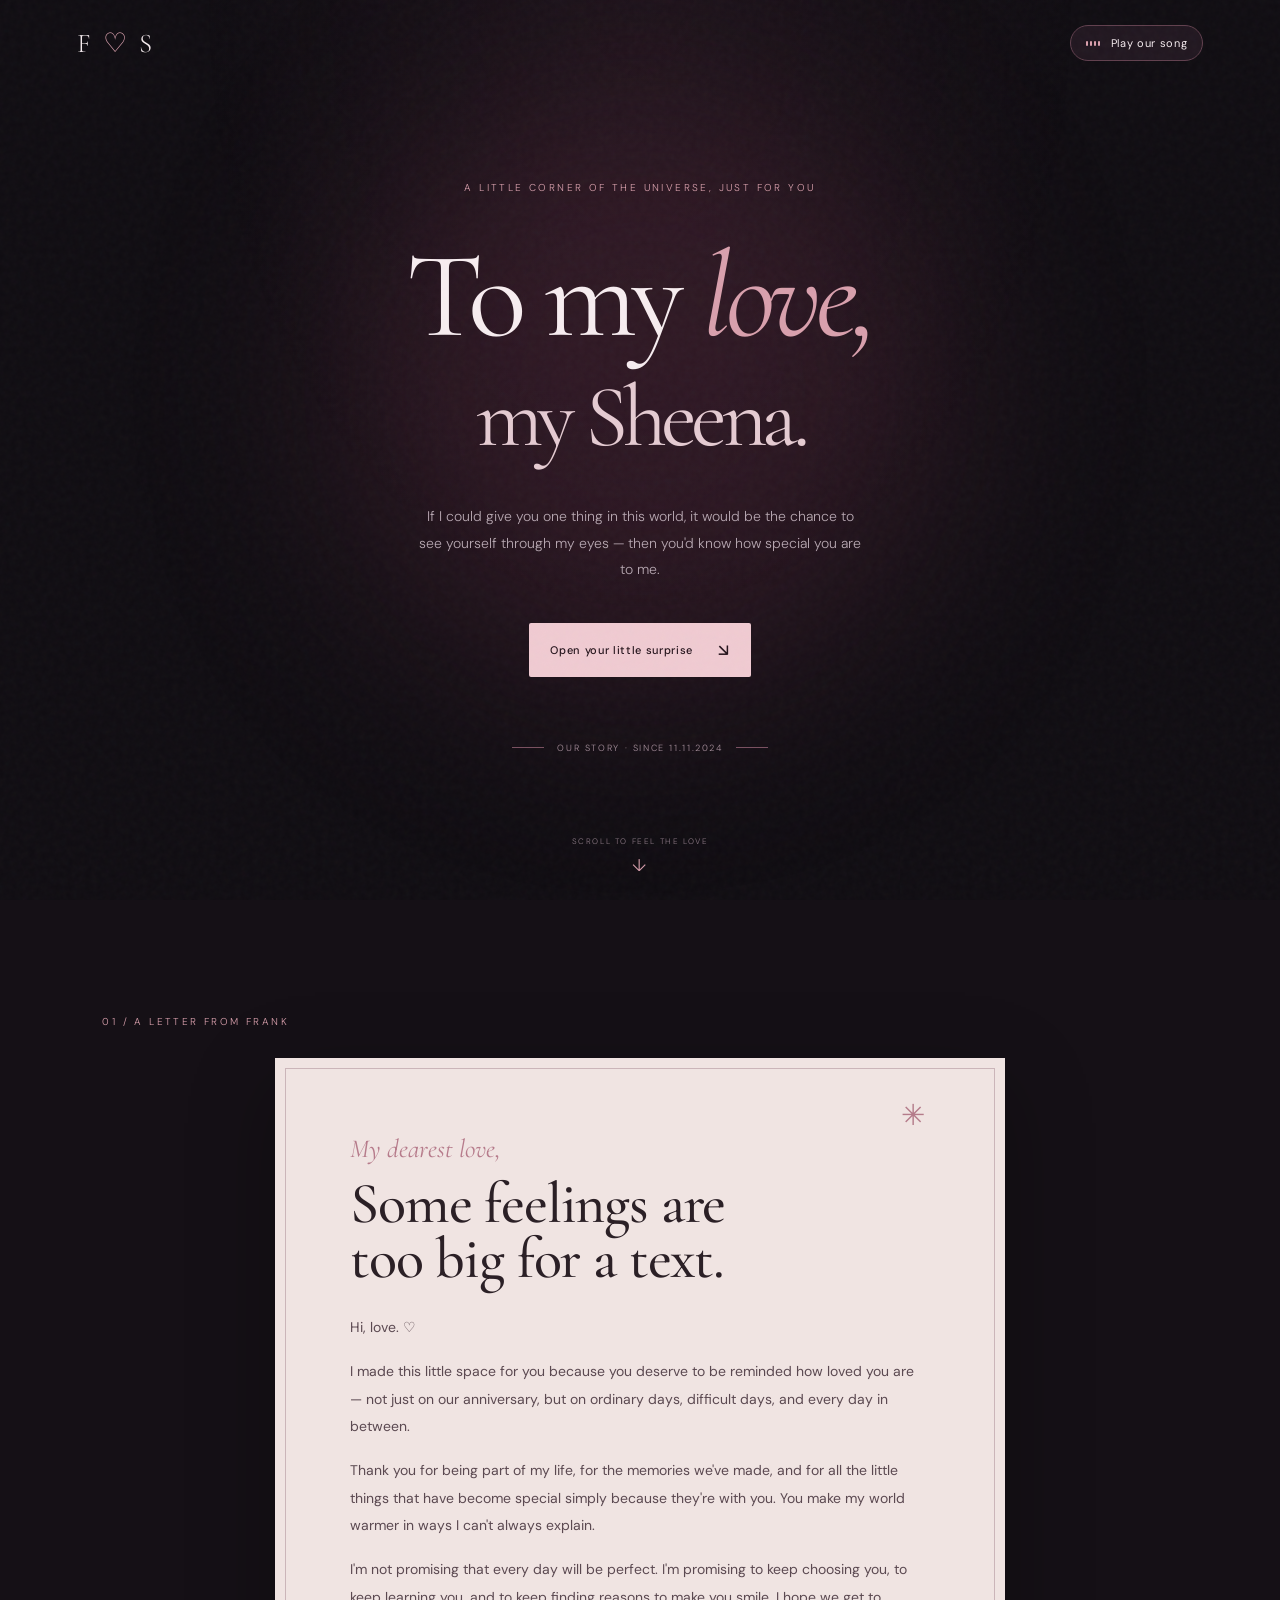
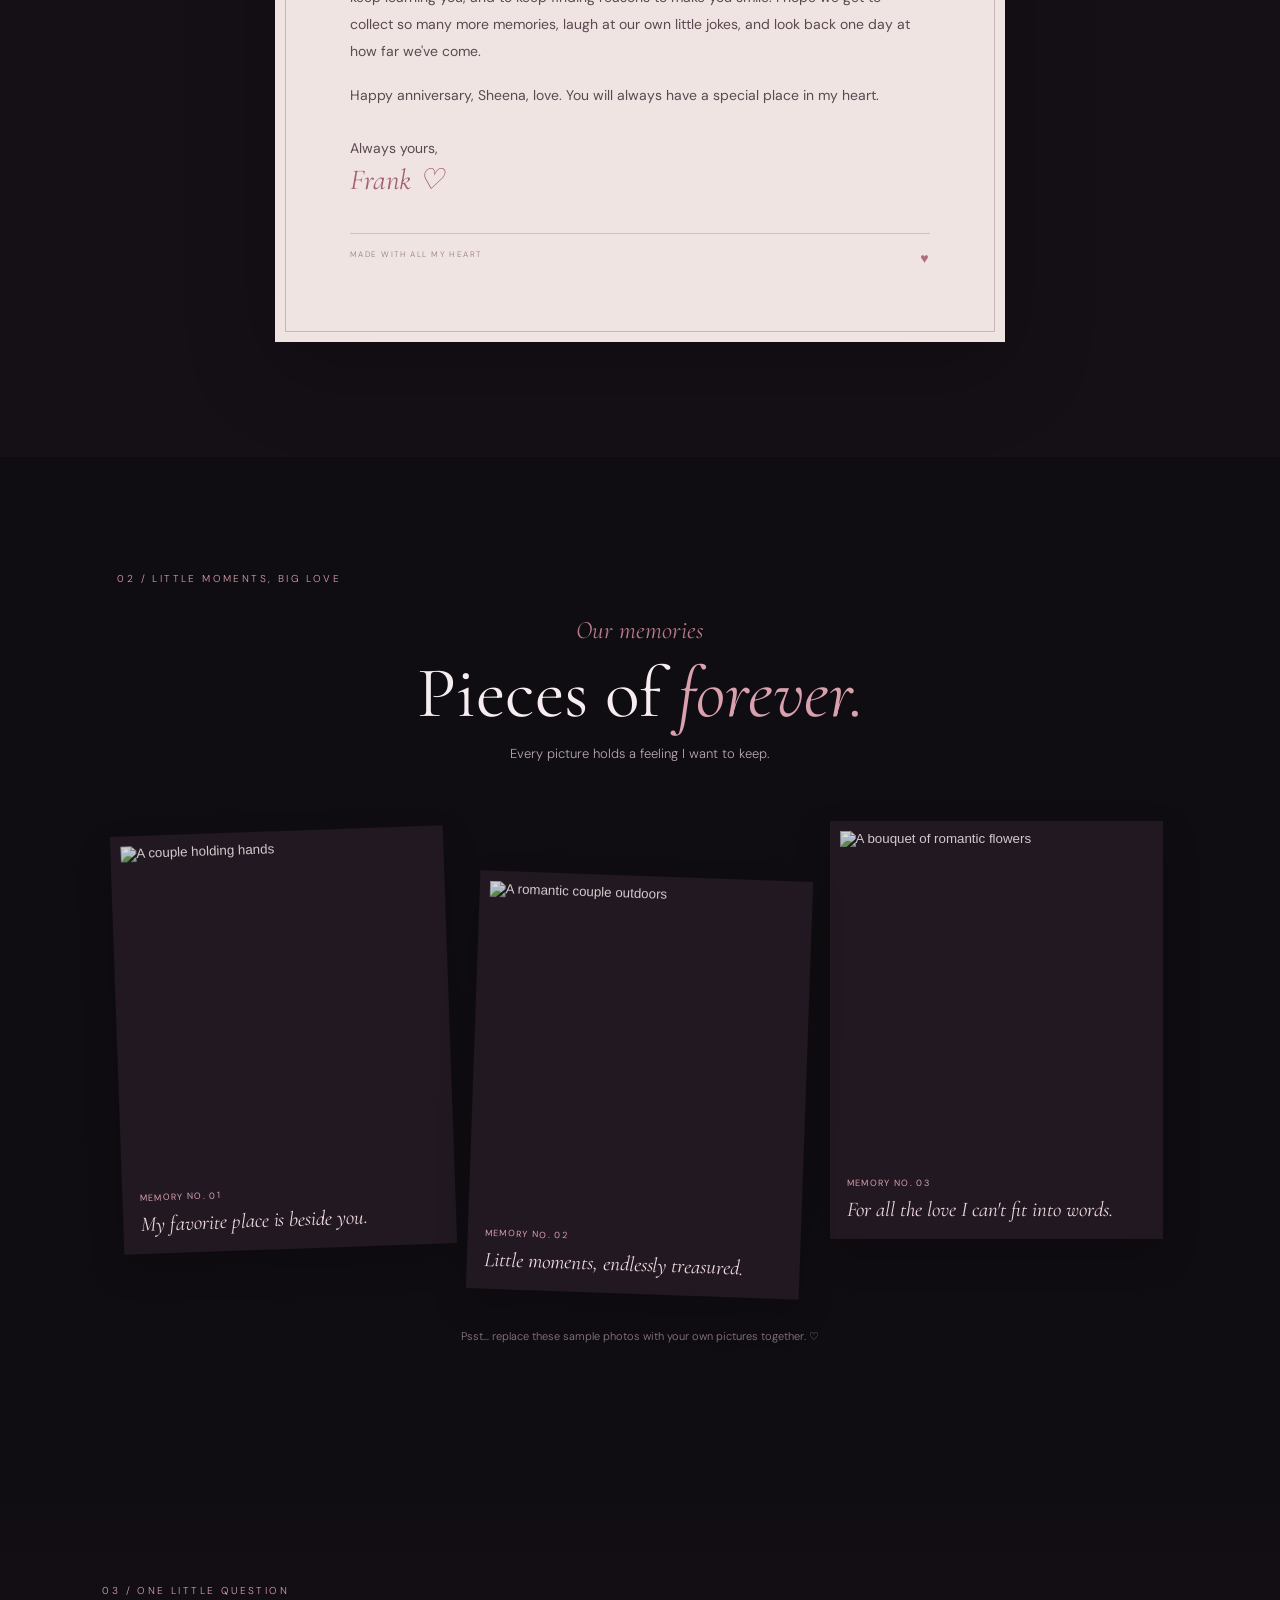
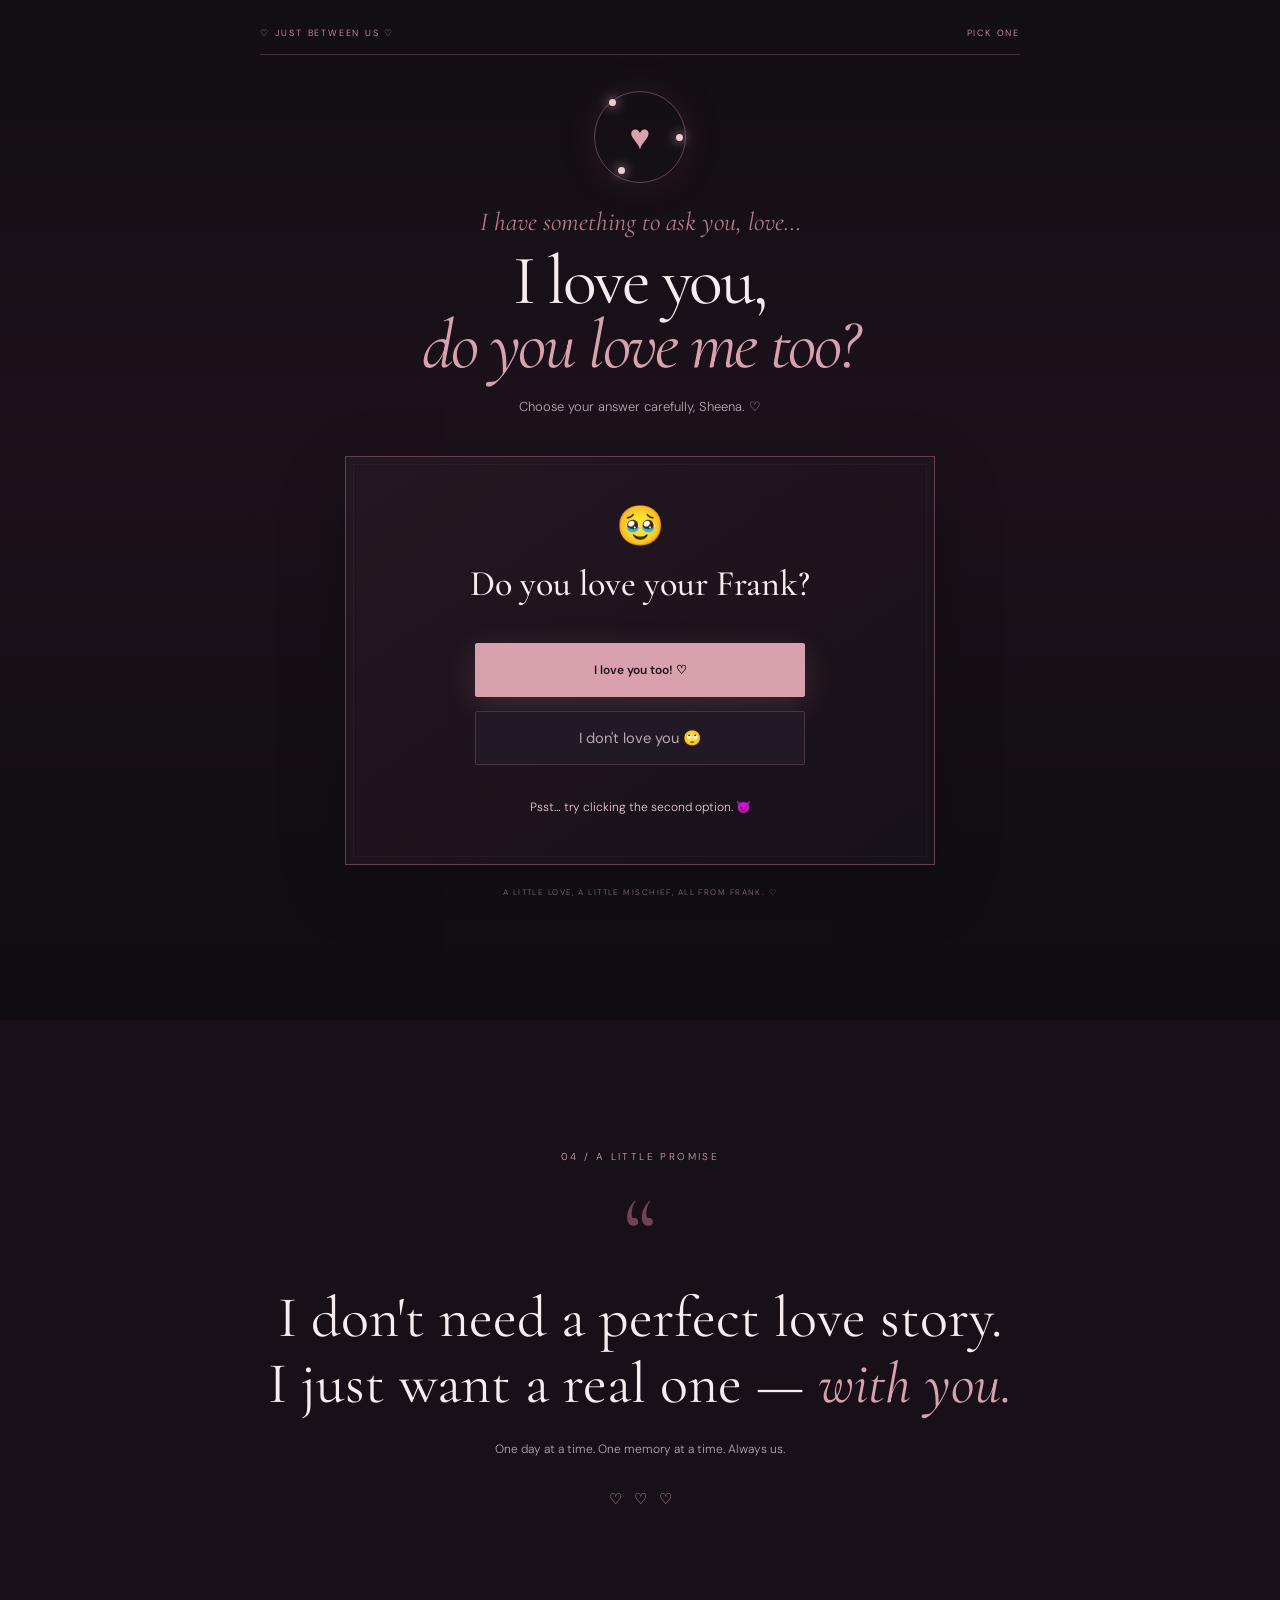
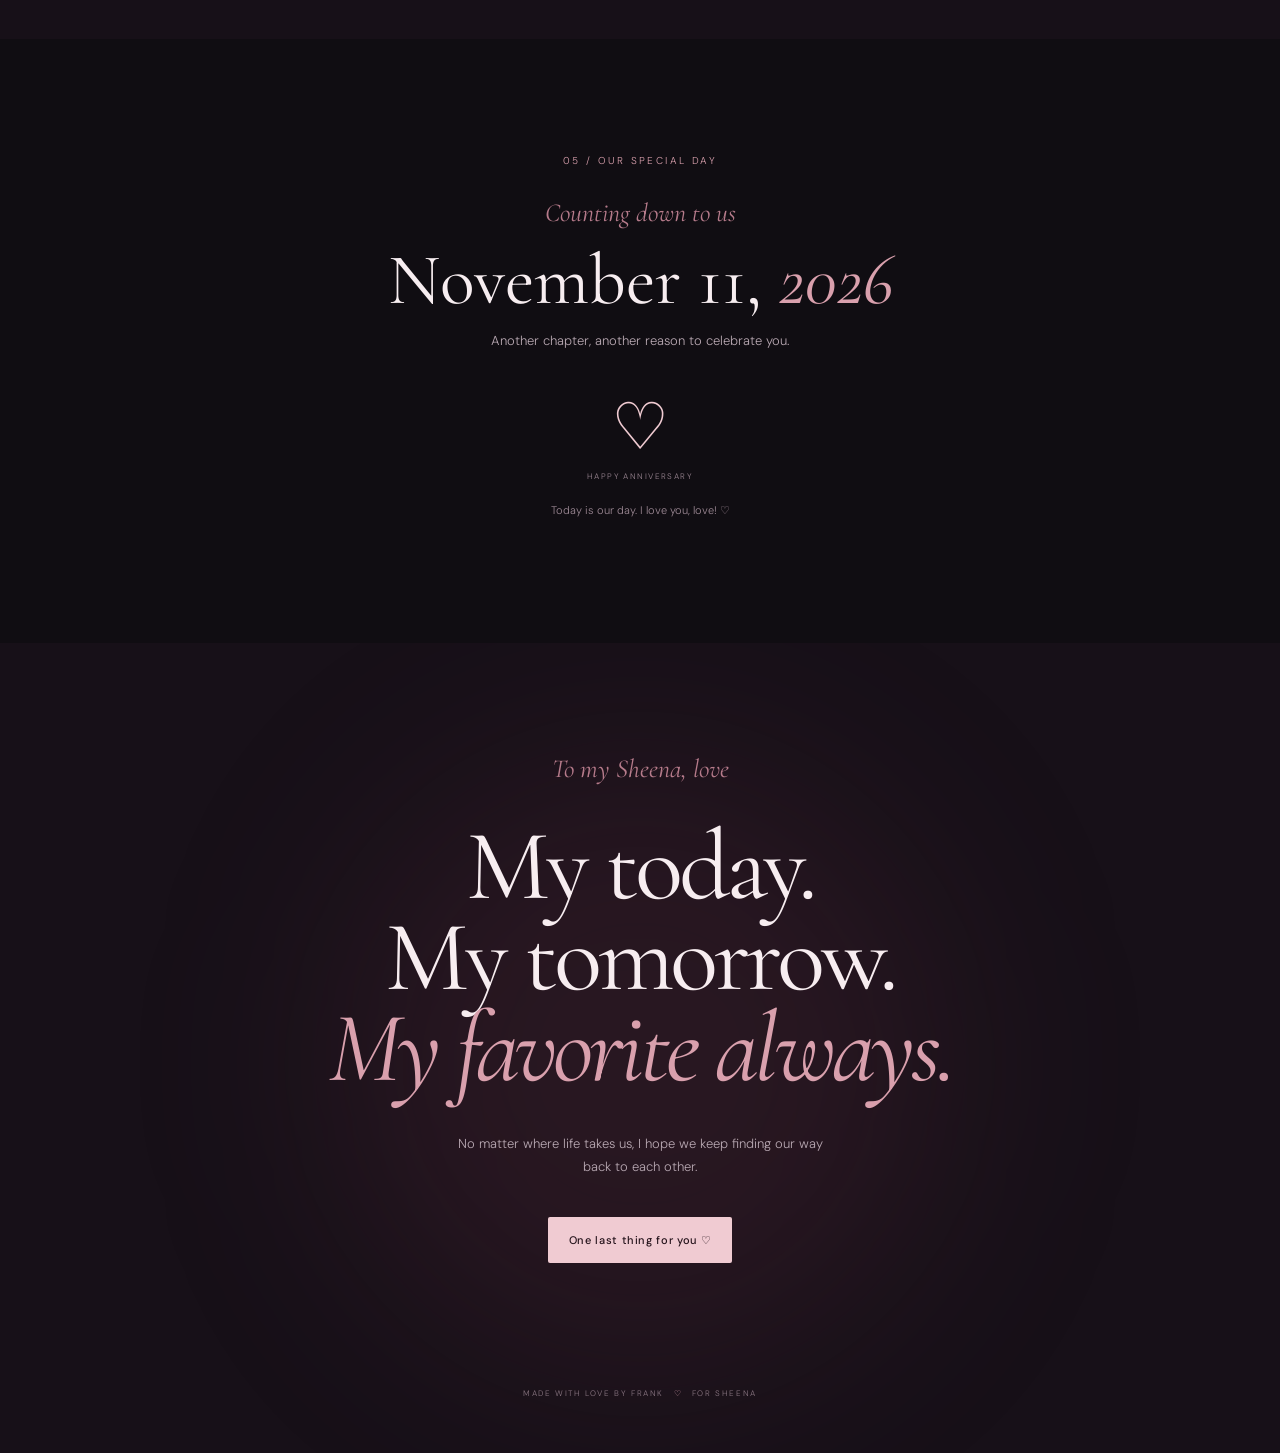
==== index.html @ e157a82b "Add files via upload" ====
<!DOCTYPE html>
<html lang="en">
<head>
  <meta charset="UTF-8">
  <meta name="viewport" content="width=device-width, initial-scale=1.0">
  <meta name="theme-color" content="#100d12">
  <meta name="description" content="A little place made with love, for Sheena, love — from Frank.">
  <title>For My Love ♡</title>
  <link rel="preconnect" href="https://fonts.googleapis.com">
  <link rel="preconnect" href="https://fonts.gstatic.com" crossorigin>
  <link href="https://fonts.googleapis.com/css2?family=Cormorant+Garamond:wght@400;500;600;700&family=DM+Sans:wght@300;400;500;600&display=swap" rel="stylesheet">
  <link rel="stylesheet" href="style.css">
</head>
<body>
  <div class="grain" aria-hidden="true"></div>
  <nav class="nav">
    <a class="brand" href="#home">F <span>♡</span> S</a>
    <button class="music-toggle" id="musicToggle" aria-pressed="false" title="Toggle background music">
      <span class="music-bars" aria-hidden="true"><i></i><i></i><i></i><i></i></span>
      <span id="musicLabel">Play our song</span>
    </button>
  </nav>

  <main>
    <section class="hero section" id="home">
      <div class="hero-glow"></div>
      <p class="eyebrow fade-in">A little corner of the universe, just for you</p>
      <h1 class="fade-in delay-1">To my <em>love,</em><br><span>my Sheena.</span></h1>
      <p class="hero-copy fade-in delay-2">If I could give you one thing in this world, it would be the chance to see yourself through my eyes — then you'd know how special you are to me.</p>
      <a href="#letter" class="primary-btn fade-in delay-3">Open your little surprise <span>↘</span></a>
      <div class="hero-date fade-in delay-3"><span class="line"></span> OUR STORY · SINCE 11.11.2024 <span class="line"></span></div>
      <div class="scroll-note">SCROLL TO FEEL THE LOVE <span>↓</span></div>
    </section>

    <section class="section letter-section" id="letter">
      <div class="section-kicker">01 / A LETTER FROM FRANK</div>
      <div class="letter-card">
        <div class="letter-flower">✳</div>
        <p class="script">My dearest love,</p>
        <h2>Some feelings are<br>too big for a text.</h2>
        <div class="letter-body">
          <p>Hi, love. ♡</p>
          <p>I made this little space for you because you deserve to be reminded how loved you are — not just on our anniversary, but on ordinary days, difficult days, and every day in between.</p>
          <p>Thank you for being part of my life, for the memories we've made, and for all the little things that have become special simply because they're with you. You make my world warmer in ways I can't always explain.</p>
          <p>I'm not promising that every day will be perfect. I'm promising to keep choosing you, to keep learning you, and to keep finding reasons to make you smile. I hope we get to collect so many more memories, laugh at our own little jokes, and look back one day at how far we've come.</p>
          <p>Happy anniversary, Sheena, love. You will always have a special place in my heart.</p>
          <p class="signoff">Always yours,<br><span>Frank ♡</span></p>
        </div>
        <div class="letter-bottom">MADE WITH ALL MY HEART <span>♥</span></div>
      </div>
    </section>

    <section class="section gallery-section" id="memories">
      <div class="section-kicker">02 / LITTLE MOMENTS, BIG LOVE</div>
      <div class="section-heading">
        <p class="script">Our memories</p>
        <h2>Pieces of <em>forever.</em></h2>
        <p class="muted">Every picture holds a feeling I want to keep.</p>
      </div>
      <div class="gallery" id="gallery">
        <button class="photo-card photo-tall" data-photo="0" aria-label="Open memory one">
          <img src="https://images.unsplash.com/photo-1516589178581-6cd7833ae3b2?auto=format&fit=crop&w=900&q=85" alt="A couple holding hands">
          <span class="photo-caption"><small>MEMORY NO. 01</small>My favorite place is beside you.</span>
        </button>
        <button class="photo-card photo-offset" data-photo="1" aria-label="Open memory two">
          <img src="https://images.unsplash.com/photo-1522673607200-164d1b6ce486?auto=format&fit=crop&w=900&q=85" alt="A romantic couple outdoors">
          <span class="photo-caption"><small>MEMORY NO. 02</small>Little moments, endlessly treasured.</span>
        </button>
        <button class="photo-card" data-photo="2" aria-label="Open memory three">
          <img src="https://images.unsplash.com/photo-1518895949257-7621c3c786d7?auto=format&fit=crop&w=900&q=85" alt="A bouquet of romantic flowers">
          <span class="photo-caption"><small>MEMORY NO. 03</small>For all the love I can't fit into words.</span>
        </button>
      </div>
      <p class="gallery-tip">Psst… replace these sample photos with your own pictures together. ♡</p>
    </section>


    <section class="section game-section" id="love-game">
      <div class="section-kicker">03 / ONE LITTLE QUESTION</div>
      <div class="game-shell">
        <div class="game-topline"><span>♡ JUST BETWEEN US ♡</span><span id="gameProgress">PICK ONE</span></div>
        <div class="game-orbit" aria-hidden="true"><span class="orbit-heart">♥</span><span class="orbit-dot dot-one"></span><span class="orbit-dot dot-two"></span><span class="orbit-dot dot-three"></span></div>
        <p class="script">I have something to ask you, love…</p>
        <h2>I love you,<br><em>do you love me too?</em></h2>
        <p class="game-intro">Choose your answer carefully, Sheena. ♡</p>
        <div class="game-card" id="gameCard">
          <div class="game-emoji" id="gameEmoji">🥹</div>
          <h3 id="gameQuestion">Do you love your Frank?</h3>
          <div class="love-choice-area" id="gameAnswers">
            <button class="game-answer love-yes" id="loveYes" type="button">I love you too! ♡</button>
            <button class="game-answer love-no" id="loveNo" type="button">I don't love you 🙄</button>
          </div>
          <p class="game-feedback" id="gameFeedback" aria-live="polite">Psst… try clicking the second option. 😈</p>
        </div>
        <p class="game-footnote">A LITTLE LOVE, A LITTLE MISCHIEF, ALL FROM FRANK. ♡</p>
      </div>
    </section>

    <section class="section promise-section">
      <div class="section-kicker">04 / A LITTLE PROMISE</div>
      <div class="promise-mark">“</div>
      <blockquote>I don't need a perfect love story.<br>I just want a real one — <em>with you.</em></blockquote>
      <p>One day at a time. One memory at a time. Always us.</p>
      <div class="heart-row">♡ &nbsp; ♡ &nbsp; ♡</div>
    </section>

    <section class="section countdown-section" id="anniversary">
      <div class="section-kicker">05 / OUR SPECIAL DAY</div>
      <p class="script">Counting down to us</p>
      <h2>November 11, <em>2026</em></h2>
      <p class="muted">Another chapter, another reason to celebrate you.</p>
      <div class="countdown" id="countdown" aria-live="polite">
        <div><strong id="days">--</strong><span>DAYS</span></div>
        <div><strong id="hours">--</strong><span>HOURS</span></div>
        <div><strong id="minutes">--</strong><span>MINUTES</span></div>
        <div><strong id="seconds">--</strong><span>SECONDS</span></div>
      </div>
      <p class="date-note" id="dateNote">Until our special day ♡</p>
    </section>

    <section class="final-section">
      <div class="final-glow"></div>
      <p class="script">To my Sheena, love</p>
      <h2>My today.<br>My tomorrow.<br><em>My favorite always.</em></h2>
      <p>No matter where life takes us, I hope we keep finding our way back to each other.</p>
      <button class="primary-btn" id="surpriseBtn">One last thing for you ♡</button>
      <div class="surprise-message" id="surpriseMessage" hidden>
        <span class="big-heart">♥</span>
        <p>If I had to choose all over again,<br>I'd still choose you.</p>
        <strong>I love you, love. — Frank</strong>
      </div>
      <footer>MADE WITH LOVE BY FRANK <span>♡</span> FOR SHEENA</footer>
    </section>
  </main>

  <div class="lightbox" id="lightbox" aria-hidden="true">
    <button class="lightbox-close" id="lightboxClose" aria-label="Close photo">×</button>
    <button class="lightbox-prev" id="lightboxPrev" aria-label="Previous photo">‹</button>
    <img id="lightboxImage" src="" alt="">
    <button class="lightbox-next" id="lightboxNext" aria-label="Next photo">›</button>
    <p id="lightboxCaption"></p>
  </div>

  <audio id="bgMusic" loop preload="none">
    <!-- Add your own royalty-free MP3 as music.mp3 and uncomment the source below. -->
    <!-- <source src="music.mp3" type="audio/mpeg"> -->
  </audio>
  <script src="script.js"></script>
</body>
</html>
---- style.css ----
:root{--bg:#100d12;--panel:#19131b;--rose:#d9a0ad;--rose-light:#f0cbd2;--text:#f7edf0;--muted:#b8a8b2;--line:#4a303e;--serif:'Cormorant Garamond',Georgia,serif;--sans:'DM Sans',Arial,sans-serif}
*{box-sizing:border-box}html{scroll-behavior:smooth;scroll-padding-top:80px}body{margin:0;background:var(--bg);color:var(--text);font-family:var(--sans);font-weight:300;overflow-x:hidden}body:before{content:"";position:fixed;inset:0;pointer-events:none;background:radial-gradient(ellipse at 50% 0%,#39202d44,transparent 48%);z-index:-1}.grain{position:fixed;inset:0;pointer-events:none;opacity:.06;z-index:20;background-image:url("data:image/svg+xml,%3Csvg viewBox='0 0 180 180' xmlns='http://www.w3.org/2000/svg'%3E%3Cfilter id='n'%3E%3CfeTurbulence type='fractalNoise' baseFrequency='.8' numOctaves='4' stitchTiles='stitch'/%3E%3C/filter%3E%3Crect width='100%25' height='100%25' filter='url(%23n)' opacity='.55'/%3E%3C/svg%3E")}
a{color:inherit;text-decoration:none}.nav{position:absolute;top:0;left:0;right:0;padding:25px 6vw;display:flex;justify-content:space-between;align-items:center;z-index:5}.brand{font-family:var(--serif);font-size:27px;letter-spacing:3px}.brand span{color:var(--rose)}.music-toggle{display:flex;align-items:center;gap:11px;background:#211720;border:1px solid #61404e;border-radius:30px;padding:10px 15px;color:var(--text);font:400 11px var(--sans);letter-spacing:.06em;cursor:pointer;transition:.25s}.music-toggle:hover{border-color:var(--rose)}.music-bars{display:flex;align-items:center;gap:2px;height:14px}.music-bars i{display:block;width:2px;height:5px;background:var(--rose);border-radius:4px}.music-toggle.playing .music-bars i{animation:music 0.65s ease-in-out infinite alternate}.music-toggle.playing .music-bars i:nth-child(2){animation-delay:.2s}.music-toggle.playing .music-bars i:nth-child(3){animation-delay:.4s}.music-toggle.playing .music-bars i:nth-child(4){animation-delay:.1s}@keyframes music{to{height:14px}}
.section{padding:115px 8vw;position:relative}.hero{min-height:100svh;display:flex;flex-direction:column;align-items:center;justify-content:center;text-align:center;padding-top:140px;overflow:hidden}.hero-glow,.final-glow{position:absolute;width:600px;height:600px;border-radius:50%;background:#7f3b5540;filter:blur(100px);pointer-events:none}.hero-glow{top:10%;left:50%;transform:translateX(-50%)}.eyebrow,.section-kicker{font-size:10px;letter-spacing:.24em;text-transform:uppercase;color:var(--rose);position:relative}.hero h1{font:400 clamp(58px,10vw,122px)/.9 var(--serif);letter-spacing:-.045em;margin:38px 0 27px;position:relative}.hero h1 em,.section-heading h2 em,.countdown-section h2 em,.final-section h2 em{font-weight:400;color:var(--rose);font-style:italic}.hero h1 span{font-size:.72em;color:#e5cbd2}.hero-copy{max-width:450px;color:var(--muted);font-size:14px;line-height:1.9;position:relative}.primary-btn{display:inline-flex;align-items:center;gap:25px;background:var(--rose-light);color:#24131b;border:0;border-radius:2px;padding:16px 21px;font:500 11px var(--sans);letter-spacing:.06em;margin-top:26px;cursor:pointer;transition:transform .25s,background .25s;position:relative}.primary-btn:hover{transform:translateY(-3px);background:#f8dce2}.primary-btn span{font-size:17px}.hero-date{display:flex;align-items:center;gap:13px;margin-top:65px;color:#a9919e;font-size:9px;letter-spacing:.18em}.line{height:1px;width:32px;background:#795060}.scroll-note{position:absolute;bottom:24px;font-size:8px;letter-spacing:.2em;color:#8b7884}.scroll-note span{display:block;font-size:17px;margin-top:8px;color:var(--rose)}
.letter-section{background:#151016}.section-kicker{margin-bottom:30px}.letter-card{max-width:730px;margin:auto;background:#f0e4e2;color:#2b2026;padding:clamp(28px,7vw,75px);position:relative;box-shadow:0 25px 80px #0004}.letter-card:before{content:"";position:absolute;inset:10px;border:1px solid #cbb5b9;pointer-events:none}.letter-flower{position:absolute;right:clamp(38px,8vw,80px);top:38px;color:#b47b8a;font-size:29px}.script{font:italic 26px var(--serif);color:#b67b8b;margin:0 0 12px}.letter-card h2{font:500 clamp(38px,6vw,58px)/.95 var(--serif);margin:0 0 28px;letter-spacing:-.02em}.letter-body{font:400 14px/1.95 var(--sans);color:#5b4951;max-width:570px}.letter-body p{margin:0 0 17px}.signoff{padding-top:8px}.signoff span{font:italic 29px var(--serif);color:#a35f75}.letter-bottom{margin-top:35px;padding-top:15px;border-top:1px solid #d2bfc1;display:flex;justify-content:space-between;font-size:8px;letter-spacing:.18em;color:#987a85}.letter-bottom span{color:#b16c81;font-size:14px}
.gallery-section{max-width:1250px;margin:auto}.section-heading{text-align:center;margin-bottom:55px}.section-heading .script{font-size:25px}.section-heading h2,.countdown-section h2{font:400 clamp(44px,7vw,72px)/1 var(--serif);margin:12px 0}.muted{color:var(--muted);font-size:13px;line-height:1.8}.gallery{display:grid;grid-template-columns:1fr 1fr 1fr;gap:23px;align-items:start}.photo-card{border:0;background:#211821;padding:10px 10px 17px;text-align:left;color:var(--text);cursor:zoom-in;transition:transform .35s;box-shadow:0 15px 35px #0003}.photo-card:hover{transform:translateY(-7px) rotate(0deg)}.photo-card img{width:100%;height:330px;object-fit:cover;display:block;filter:saturate(.75) brightness(.85);transition:filter .3s}.photo-card:hover img{filter:saturate(1) brightness(1)}.photo-tall{transform:rotate(-2deg);margin-top:10px}.photo-offset{transform:rotate(2deg);margin-top:55px}.photo-caption{display:block;padding:16px 7px 0;font:italic 21px var(--serif);color:#f0d9df}.photo-caption small{display:block;font:9px var(--sans);letter-spacing:.15em;color:var(--rose);margin-bottom:8px}.gallery-tip{text-align:center;color:#8d7b87;font-size:11px;margin-top:35px}
.promise-section{text-align:center;background:#171018;padding-top:130px;padding-bottom:130px}.promise-mark{font:100px/.8 var(--serif);color:#714255;margin-top:15px}.promise-section blockquote{font:400 clamp(31px,5.5vw,58px)/1.13 var(--serif);margin:12px auto 25px;max-width:850px}.promise-section blockquote em{color:var(--rose);font-weight:400}.promise-section>p{color:var(--muted);font-size:12px}.heart-row{color:var(--rose);margin-top:32px;font-size:15px}
.countdown-section{text-align:center}.countdown-section .script{margin-bottom:16px}.countdown{display:flex;justify-content:center;gap:clamp(12px,4vw,50px);margin:43px 0 22px}.countdown div{display:flex;flex-direction:column;gap:10px;min-width:48px}.countdown strong{font:400 clamp(35px,7vw,65px)/1 var(--serif);color:var(--rose-light);font-variant-numeric:tabular-nums}.countdown span{font-size:8px;letter-spacing:.18em;color:#9d8995}.date-note{font-size:11px;color:#9d8995}
.final-section{text-align:center;min-height:90vh;display:flex;flex-direction:column;align-items:center;justify-content:center;padding:110px 8vw 55px;position:relative;overflow:hidden;background:#171018}.final-glow{top:15%;left:50%;transform:translateX(-50%);background:#73364b30}.final-section>.script,.final-section h2,.final-section>p,.final-section button,.surprise-message,footer{position:relative}.final-section h2{font:400 clamp(49px,9vw,100px)/.91 var(--serif);letter-spacing:-.04em;margin:25px 0}.final-section>p:not(.script){max-width:390px;color:var(--muted);font-size:13px;line-height:1.8}.surprise-message{margin-top:35px;padding:28px 35px;border:1px solid #6a4354;background:#211720;animation:reveal .6s ease both}.big-heart{font-size:35px;color:var(--rose)}.surprise-message p{font:italic 25px/1.3 var(--serif);color:#f1dce2}.surprise-message strong{font-size:11px;font-weight:400;color:var(--rose-light)}footer{margin-top:auto;padding-top:85px;font-size:8px;letter-spacing:.2em;color:#8d7985}footer span{color:var(--rose);padding:0 6px}
.lightbox{position:fixed;inset:0;background:#080609f2;z-index:30;display:none;align-items:center;justify-content:center;flex-direction:column;padding:55px 20px}.lightbox.open{display:flex}.lightbox img{max-width:min(80vw,700px);max-height:72vh;object-fit:contain;box-shadow:0 20px 80px #0008}.lightbox p{font:italic 22px var(--serif);color:#f0d9df}.lightbox button{position:absolute;border:1px solid #674455;background:#211720;color:white;cursor:pointer}.lightbox-close{top:22px;right:25px;font-size:30px;width:42px;height:42px}.lightbox-prev,.lightbox-next{top:50%;transform:translateY(-50%);font-size:34px;width:45px;height:55px}.lightbox-prev{left:20px}.lightbox-next{right:20px}
.fade-in{animation:fade .9s both}.delay-1{animation-delay:.15s}.delay-2{animation-delay:.3s}.delay-3{animation-delay:.45s}@keyframes fade{from{opacity:0;transform:translateY(15px)}to{opacity:1;transform:translateY(0)}}@keyframes reveal{from{opacity:0;transform:translateY(12px) scale(.98)}to{opacity:1;transform:translateY(0) scale(1)}}
@media(max-width:700px){.nav{padding:20px 6vw}.section{padding:85px 6vw}.hero{padding-top:125px;min-height:94svh}.hero h1{font-size:clamp(58px,15vw,88px)}.hero-copy{font-size:13px;max-width:340px}.hero-date{margin-top:48px;font-size:8px;gap:8px}.line{width:17px}.letter-card{padding:45px 27px}.letter-card:before{inset:7px}.letter-flower{top:24px;right:28px;font-size:22px}.letter-body{font-size:13px}.gallery{grid-template-columns:1fr 1fr;gap:14px}.photo-card img{height:245px}.photo-card:nth-child(3){grid-column:1/3;width:70%;justify-self:center;margin-top:5px}.photo-offset{margin-top:38px}.photo-caption{font-size:18px;padding:12px 4px 0}.photo-caption small{font-size:8px}.countdown{gap:17px}.countdown div{min-width:45px}.final-section{min-height:80vh}.lightbox-prev{left:5px}.lightbox-next{right:5px}.lightbox img{max-width:82vw}}
@media(max-width:380px){.music-toggle{padding:9px 10px}.music-toggle #musicLabel{font-size:9px}.countdown{gap:10px}.countdown strong{font-size:34px}.photo-card img{height:210px}}
@media(prefers-reduced-motion:reduce){*,*::before,*::after{scroll-behavior:auto!important;animation-duration:.01ms!important;transition-duration:.01ms!important}}


/* Playful Love Lab mini-game */
.game-section{background:linear-gradient(180deg,#100d12,#1b111a 50%,#100d12);overflow:hidden}
.game-shell{max-width:760px;margin:0 auto;text-align:center;position:relative}
.game-topline{display:flex;justify-content:space-between;gap:12px;border-bottom:1px solid #4a303e;padding:0 0 15px;font-size:9px;letter-spacing:.2em;color:var(--rose)}
.game-orbit{width:92px;height:92px;margin:36px auto 23px;border:1px solid #684054;border-radius:50%;display:grid;place-items:center;position:relative;box-shadow:0 0 40px #9c4d6b20}
.orbit-heart{font-size:35px;color:var(--rose);animation:heartbeat 1.6s ease-in-out infinite}
.orbit-dot{position:absolute;width:7px;height:7px;border-radius:50%;background:#f0cbd2;box-shadow:0 0 12px #f0cbd2}
.dot-one{top:7px;left:14px}.dot-two{right:2px;top:42px}.dot-three{bottom:8px;left:23px}
@keyframes heartbeat{0%,100%{transform:scale(1)}15%{transform:scale(1.15)}30%{transform:scale(1)}45%{transform:scale(1.08)}}
.game-shell>.script{margin-bottom:8px}.game-shell>h2{font:400 clamp(43px,7vw,70px)/.92 var(--serif);margin:12px 0 17px;letter-spacing:-.035em}.game-shell>h2 em{font-style:italic;color:var(--rose)}.game-intro{max-width:440px;margin:0 auto;color:var(--muted);font-size:13px;line-height:1.8}
.game-card{margin:38px auto 0;max-width:590px;border:1px solid #654053;background:linear-gradient(145deg,#241721,#171119);padding:clamp(24px,5vw,43px);box-shadow:0 20px 65px #0003;position:relative}
.game-card:before{content:"";position:absolute;inset:7px;border:1px solid #ffffff08;pointer-events:none}
.game-emoji{font-size:39px;margin-bottom:13px;min-height:48px;animation:gamePop .35s ease both}
.game-question-count{font-size:9px;letter-spacing:.2em;color:var(--rose);margin:0 0 14px}
.game-card h3{font:500 clamp(26px,4vw,36px)/1.12 var(--serif);margin:0 auto 25px;max-width:450px}
.game-answers{display:grid;grid-template-columns:1fr 1fr;gap:10px;position:relative}
.game-answer{background:#211720;border:1px solid #583748;color:#f5e7ec;padding:14px 12px;min-height:56px;font:400 12px/1.5 var(--sans);cursor:pointer;transition:transform .2s,border-color .2s,background .2s;border-radius:2px}
.game-answer:hover,.game-answer:focus-visible{border-color:var(--rose);background:#33202c;transform:translateY(-2px);outline:none}
.game-answer.selected{border-color:var(--rose-light);background:#563144;box-shadow:inset 0 0 0 1px #d9a0ad50}
.game-answer:disabled{cursor:default;opacity:.85}
.game-feedback{min-height:24px;margin:18px 0 0;color:var(--rose-light);font-size:12px;line-height:1.7}
.game-next{border:0;background:var(--rose-light);color:#24131b;padding:13px 18px;margin-top:10px;font:500 11px var(--sans);cursor:pointer;letter-spacing:.04em}.game-next span{font-size:16px;padding-left:12px}
.game-footnote{font-size:8px;letter-spacing:.18em;color:#8d7985;margin-top:22px}
.game-result-score{font:400 clamp(48px,9vw,76px)/1 var(--serif);color:var(--rose-light);margin:8px 0}
.game-result-copy{color:var(--muted);font-size:13px;line-height:1.8;max-width:400px;margin:0 auto 18px}
.game-restart{background:transparent;border:1px solid #80536a;color:var(--rose-light);padding:12px 18px;margin-top:12px;cursor:pointer;font:400 11px var(--sans)}
@keyframes gamePop{from{opacity:0;transform:scale(.8) translateY(6px)}to{opacity:1;transform:scale(1) translateY(0)}}
@media(max-width:520px){.game-card{padding:25px 17px}.game-answers{grid-template-columns:1fr}.game-answer{min-height:48px}.game-orbit{margin-top:28px}.game-topline{font-size:8px}}


/* Sweet, playful "I love you" choice */
.love-choice-area{display:flex;flex-direction:column;align-items:center;justify-content:center;gap:14px;min-height:150px;padding:12px 0}
.love-choice-area .game-answer{width:min(100%,330px);min-height:54px;transition:transform .28s ease,font-size .28s ease,padding .28s ease,opacity .28s ease;transform-origin:center}
.love-choice-area .love-yes{background:var(--rose);border-color:var(--rose);color:#21121a;font-weight:600;box-shadow:0 8px 30px #d9a0ad2b}
.love-choice-area .love-yes:hover{background:var(--rose-light);border-color:var(--rose-light)}
.love-choice-area .love-no{background:#211923;color:var(--muted);border-color:#493340;font-size:.92rem}
.love-choice-area .love-no.shrinking{opacity:.72}
.love-choice-area .love-yes.growing{box-shadow:0 0 35px #d9a0ad55}
.game-card.love-celebration .game-emoji{animation:lovePop .55s ease}
@keyframes lovePop{0%{transform:scale(.5) rotate(-15deg)}70%{transform:scale(1.18) rotate(8deg)}100%{transform:scale(1) rotate(0)}}
@media(max-width:480px){.love-choice-area .game-answer{width:100%}.love-choice-area{min-height:140px}}
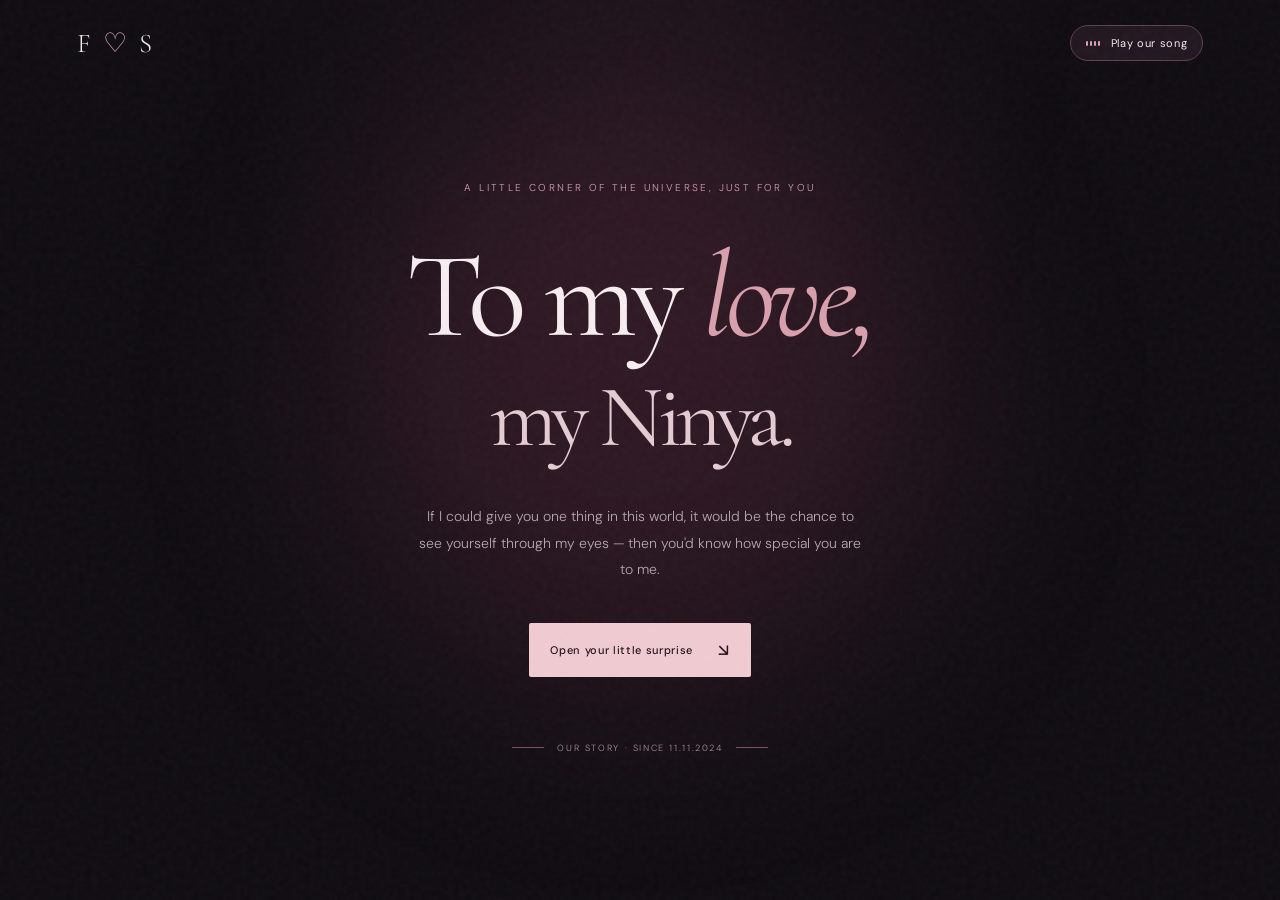
==== commit 5e7b2692: "Add files via upload" ====
--- a/index.html
+++ b/index.html
@@ -1,4 +1,4 @@
-<!DOCTYPE html>
+﻿<!DOCTYPE html>
 <html lang="en">
 <head>
   <meta charset="UTF-8">
@@ -14,7 +14,7 @@
 <body>
   <div class="grain" aria-hidden="true"></div>
   <nav class="nav">
-    <a class="brand" href="#home">F <span>♡</span> S</a>
+    <a class="brand" href="index.html#home">F <span>♡</span> S</a>
     <button class="music-toggle" id="musicToggle" aria-pressed="false" title="Toggle background music">
       <span class="music-bars" aria-hidden="true"><i></i><i></i><i></i><i></i></span>
       <span id="musicLabel">Play our song</span>
@@ -25,126 +25,14 @@
     <section class="hero section" id="home">
       <div class="hero-glow"></div>
       <p class="eyebrow fade-in">A little corner of the universe, just for you</p>
-      <h1 class="fade-in delay-1">To my <em>love,</em><br><span>my Sheena.</span></h1>
+      <h1 class="fade-in delay-1">To my <em>love,</em><br><span>my Ninya.</span></h1>
       <p class="hero-copy fade-in delay-2">If I could give you one thing in this world, it would be the chance to see yourself through my eyes — then you'd know how special you are to me.</p>
-      <a href="#letter" class="primary-btn fade-in delay-3">Open your little surprise <span>↘</span></a>
+      <a href="letter.html" class="primary-btn fade-in delay-3">Open your little surprise <span>↘</span></a>
       <div class="hero-date fade-in delay-3"><span class="line"></span> OUR STORY · SINCE 11.11.2024 <span class="line"></span></div>
-      <div class="scroll-note">SCROLL TO FEEL THE LOVE <span>↓</span></div>
     </section>
 
-    <section class="section letter-section" id="letter">
-      <div class="section-kicker">01 / A LETTER FROM FRANK</div>
-      <div class="letter-card">
-        <div class="letter-flower">✳</div>
-        <p class="script">My dearest love,</p>
-        <h2>Some feelings are<br>too big for a text.</h2>
-        <div class="letter-body">
-          <p>Hi, love. ♡</p>
-          <p>I made this little space for you because you deserve to be reminded how loved you are — not just on our anniversary, but on ordinary days, difficult days, and every day in between.</p>
-          <p>Thank you for being part of my life, for the memories we've made, and for all the little things that have become special simply because they're with you. You make my world warmer in ways I can't always explain.</p>
-          <p>I'm not promising that every day will be perfect. I'm promising to keep choosing you, to keep learning you, and to keep finding reasons to make you smile. I hope we get to collect so many more memories, laugh at our own little jokes, and look back one day at how far we've come.</p>
-          <p>Happy anniversary, Sheena, love. You will always have a special place in my heart.</p>
-          <p class="signoff">Always yours,<br><span>Frank ♡</span></p>
-        </div>
-        <div class="letter-bottom">MADE WITH ALL MY HEART <span>♥</span></div>
-      </div>
-    </section>
-
-    <section class="section gallery-section" id="memories">
-      <div class="section-kicker">02 / LITTLE MOMENTS, BIG LOVE</div>
-      <div class="section-heading">
-        <p class="script">Our memories</p>
-        <h2>Pieces of <em>forever.</em></h2>
-        <p class="muted">Every picture holds a feeling I want to keep.</p>
-      </div>
-      <div class="gallery" id="gallery">
-        <button class="photo-card photo-tall" data-photo="0" aria-label="Open memory one">
-          <img src="https://images.unsplash.com/photo-1516589178581-6cd7833ae3b2?auto=format&fit=crop&w=900&q=85" alt="A couple holding hands">
-          <span class="photo-caption"><small>MEMORY NO. 01</small>My favorite place is beside you.</span>
-        </button>
-        <button class="photo-card photo-offset" data-photo="1" aria-label="Open memory two">
-          <img src="https://images.unsplash.com/photo-1522673607200-164d1b6ce486?auto=format&fit=crop&w=900&q=85" alt="A romantic couple outdoors">
-          <span class="photo-caption"><small>MEMORY NO. 02</small>Little moments, endlessly treasured.</span>
-        </button>
-        <button class="photo-card" data-photo="2" aria-label="Open memory three">
-          <img src="https://images.unsplash.com/photo-1518895949257-7621c3c786d7?auto=format&fit=crop&w=900&q=85" alt="A bouquet of romantic flowers">
-          <span class="photo-caption"><small>MEMORY NO. 03</small>For all the love I can't fit into words.</span>
-        </button>
-      </div>
-      <p class="gallery-tip">Psst… replace these sample photos with your own pictures together. ♡</p>
-    </section>
-
-
-    <section class="section game-section" id="love-game">
-      <div class="section-kicker">03 / ONE LITTLE QUESTION</div>
-      <div class="game-shell">
-        <div class="game-topline"><span>♡ JUST BETWEEN US ♡</span><span id="gameProgress">PICK ONE</span></div>
-        <div class="game-orbit" aria-hidden="true"><span class="orbit-heart">♥</span><span class="orbit-dot dot-one"></span><span class="orbit-dot dot-two"></span><span class="orbit-dot dot-three"></span></div>
-        <p class="script">I have something to ask you, love…</p>
-        <h2>I love you,<br><em>do you love me too?</em></h2>
-        <p class="game-intro">Choose your answer carefully, Sheena. ♡</p>
-        <div class="game-card" id="gameCard">
-          <div class="game-emoji" id="gameEmoji">🥹</div>
-          <h3 id="gameQuestion">Do you love your Frank?</h3>
-          <div class="love-choice-area" id="gameAnswers">
-            <button class="game-answer love-yes" id="loveYes" type="button">I love you too! ♡</button>
-            <button class="game-answer love-no" id="loveNo" type="button">I don't love you 🙄</button>
-          </div>
-          <p class="game-feedback" id="gameFeedback" aria-live="polite">Psst… try clicking the second option. 😈</p>
-        </div>
-        <p class="game-footnote">A LITTLE LOVE, A LITTLE MISCHIEF, ALL FROM FRANK. ♡</p>
-      </div>
-    </section>
-
-    <section class="section promise-section">
-      <div class="section-kicker">04 / A LITTLE PROMISE</div>
-      <div class="promise-mark">“</div>
-      <blockquote>I don't need a perfect love story.<br>I just want a real one — <em>with you.</em></blockquote>
-      <p>One day at a time. One memory at a time. Always us.</p>
-      <div class="heart-row">♡ &nbsp; ♡ &nbsp; ♡</div>
-    </section>
-
-    <section class="section countdown-section" id="anniversary">
-      <div class="section-kicker">05 / OUR SPECIAL DAY</div>
-      <p class="script">Counting down to us</p>
-      <h2>November 11, <em>2026</em></h2>
-      <p class="muted">Another chapter, another reason to celebrate you.</p>
-      <div class="countdown" id="countdown" aria-live="polite">
-        <div><strong id="days">--</strong><span>DAYS</span></div>
-        <div><strong id="hours">--</strong><span>HOURS</span></div>
-        <div><strong id="minutes">--</strong><span>MINUTES</span></div>
-        <div><strong id="seconds">--</strong><span>SECONDS</span></div>
-      </div>
-      <p class="date-note" id="dateNote">Until our special day ♡</p>
-    </section>
-
-    <section class="final-section">
-      <div class="final-glow"></div>
-      <p class="script">To my Sheena, love</p>
-      <h2>My today.<br>My tomorrow.<br><em>My favorite always.</em></h2>
-      <p>No matter where life takes us, I hope we keep finding our way back to each other.</p>
-      <button class="primary-btn" id="surpriseBtn">One last thing for you ♡</button>
-      <div class="surprise-message" id="surpriseMessage" hidden>
-        <span class="big-heart">♥</span>
-        <p>If I had to choose all over again,<br>I'd still choose you.</p>
-        <strong>I love you, love. — Frank</strong>
-      </div>
-      <footer>MADE WITH LOVE BY FRANK <span>♡</span> FOR SHEENA</footer>
-    </section>
-  </main>
-
-  <div class="lightbox" id="lightbox" aria-hidden="true">
-    <button class="lightbox-close" id="lightboxClose" aria-label="Close photo">×</button>
-    <button class="lightbox-prev" id="lightboxPrev" aria-label="Previous photo">‹</button>
-    <img id="lightboxImage" src="" alt="">
-    <button class="lightbox-next" id="lightboxNext" aria-label="Next photo">›</button>
-    <p id="lightboxCaption"></p>
-  </div>
-
-  <audio id="bgMusic" loop preload="none">
-    <!-- Add your own royalty-free MP3 as music.mp3 and uncomment the source below. -->
-    <!-- <source src="music.mp3" type="audio/mpeg"> -->
-  </audio>
-  <script src="script.js"></script>
-</body>
-</html>
+  </main>
+</body>
+</html>
+
+
